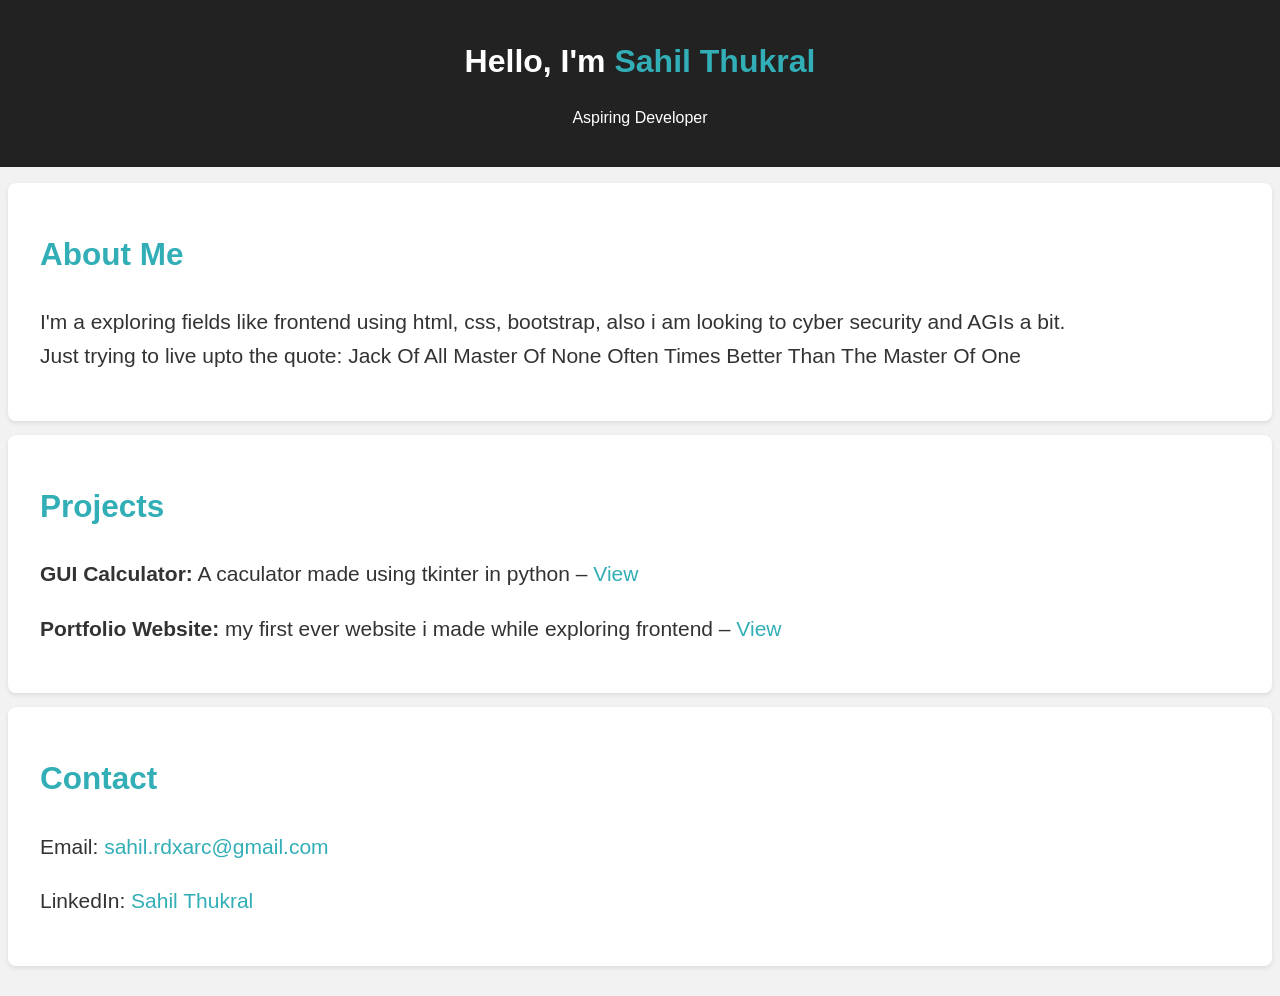
==== index.html @ f7be5e4d "Initial" ====
<!DOCTYPE html>
<html lang="en">
<head>
  <meta charset="UTF-8">
  <meta name="viewport" content="width=device-width, initial-scale=1.0">
  <title>My Portfolio</title>
  <link rel="stylesheet" href="style.css">
</head>
<body>
  <header class="hero">
    <h1>Hello, I'm <span>Sahil Thukral</span></h1>
    <p>Aspiring Developer</p>
  </header>

  <main>
    <section class="card">
      <h2>About Me</h2>
      <p>
        I'm a exploring fields like frontend using html, css, bootstrap,
        also i am looking to cyber security and AGIs a bit.<br>
        Just trying to live upto the quote:
            Jack Of All Master Of None
            Often Times Better Than The Master Of One
      </p>
    </section>

    <section class="card">
      <h2>Projects</h2>
      <p><strong>GUI Calculator:</strong> A caculator made using tkinter in python – <a href="#">View</a></p>
      <p><strong>Portfolio Website:</strong> my first ever website i made while exploring frontend – <a href="#">View</a></p>
    </section>

    <section class="card">
      <h2>Contact</h2>
      <p>Email: <a href="mailto:your@email.com">sahil.rdxarc@gmail.com</a></p>
      <p>LinkedIn: <a href="https://www.linkedin.com/in/sahil-t-564a07435" target="_blank">Sahil Thukral</a></p>
    </section>
  </main>
</body>
</html>
---- style.css ----
* {
  box-sizing: border-box;
}

body {
  margin: 0;
  background-color: #f2f2f2;
  color: #333;
  font-family: Arial, sans-serif;
  line-height: 1.6;
}

.hero {
  background-color: #222;
  color: white;
  padding: 36px 20px;
  text-align: center;
}

.hero h1 {
  margin: 0 0 18px;
}

.hero span,
h2,
a {
  color: #32aeb6;
}

.hero p {
  margin: 0;
}

main {
  padding: 16px 8px;
}

.card {
  margin-bottom: 14px;
  padding: 34px 32px;
  background-color: white;
  border-radius: 8px;
  box-shadow: 0 2px 5px #00000018;
  font-size:21px;
}

.card h2 {
  margin-top: 12px;
}

.card p {
  margin-bottom: 14px;
}

a {
  text-decoration: none;
}

a:hover {
  text-decoration: underline;
}

@media (max-width: 600px) {
  .card {
    padding: 24px 20px;
  }
}
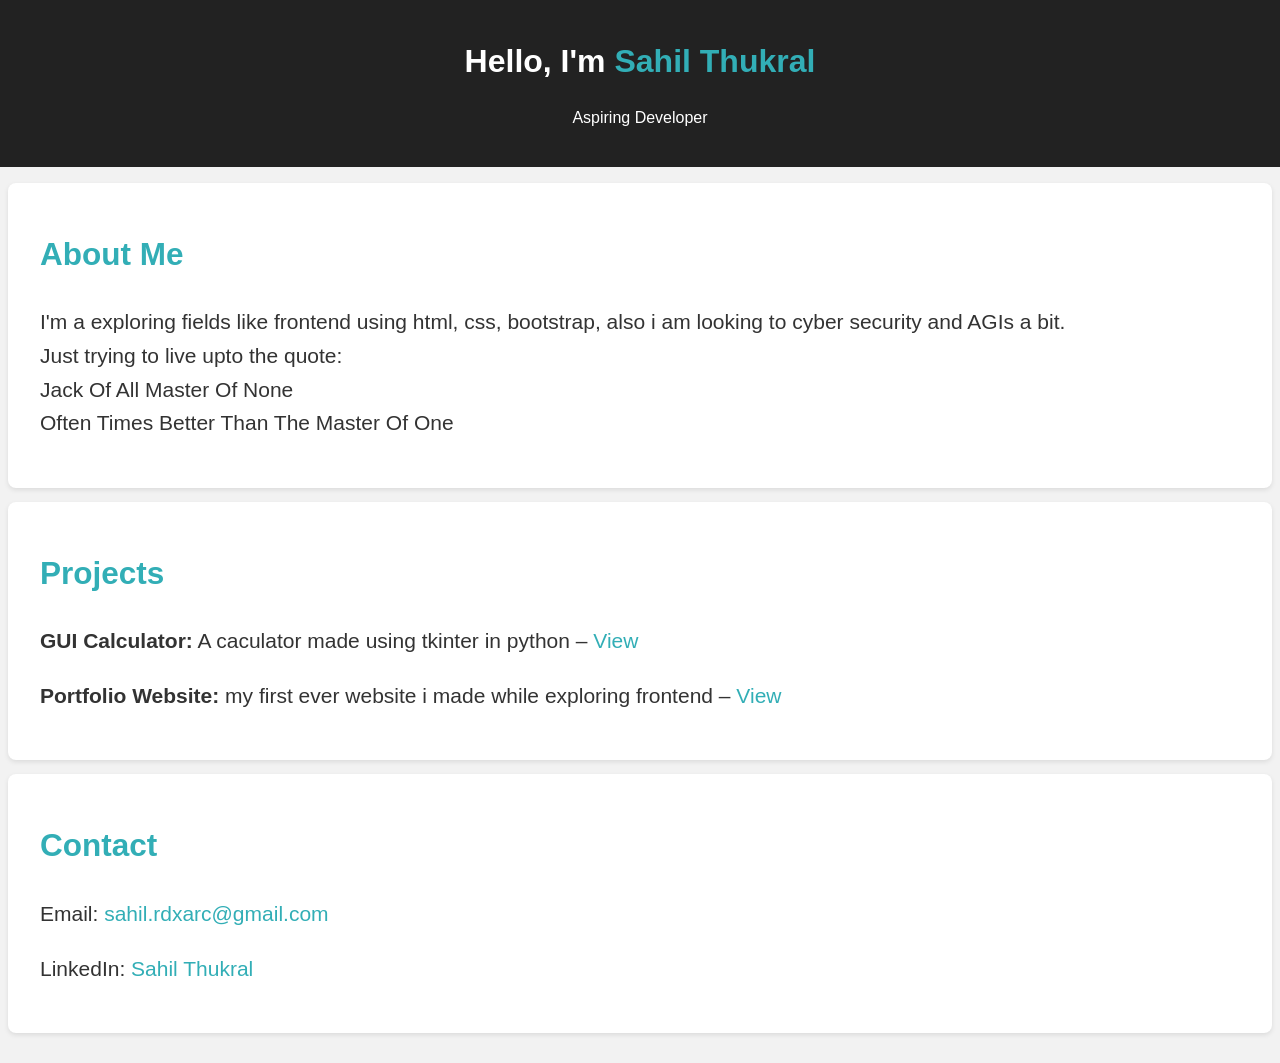
==== commit b6544a5b: "Fix HTML formatting for quote in About Me section" ====
--- a/index.html
+++ b/index.html
@@ -18,8 +18,8 @@
       <p>
         I'm a exploring fields like frontend using html, css, bootstrap,
         also i am looking to cyber security and AGIs a bit.<br>
-        Just trying to live upto the quote:
-            Jack Of All Master Of None
+        Just trying to live upto the quote:<br>
+            Jack Of All Master Of None<br>
             Often Times Better Than The Master Of One
       </p>
     </section>
@@ -37,4 +37,4 @@
     </section>
   </main>
 </body>
-</html>+</html>
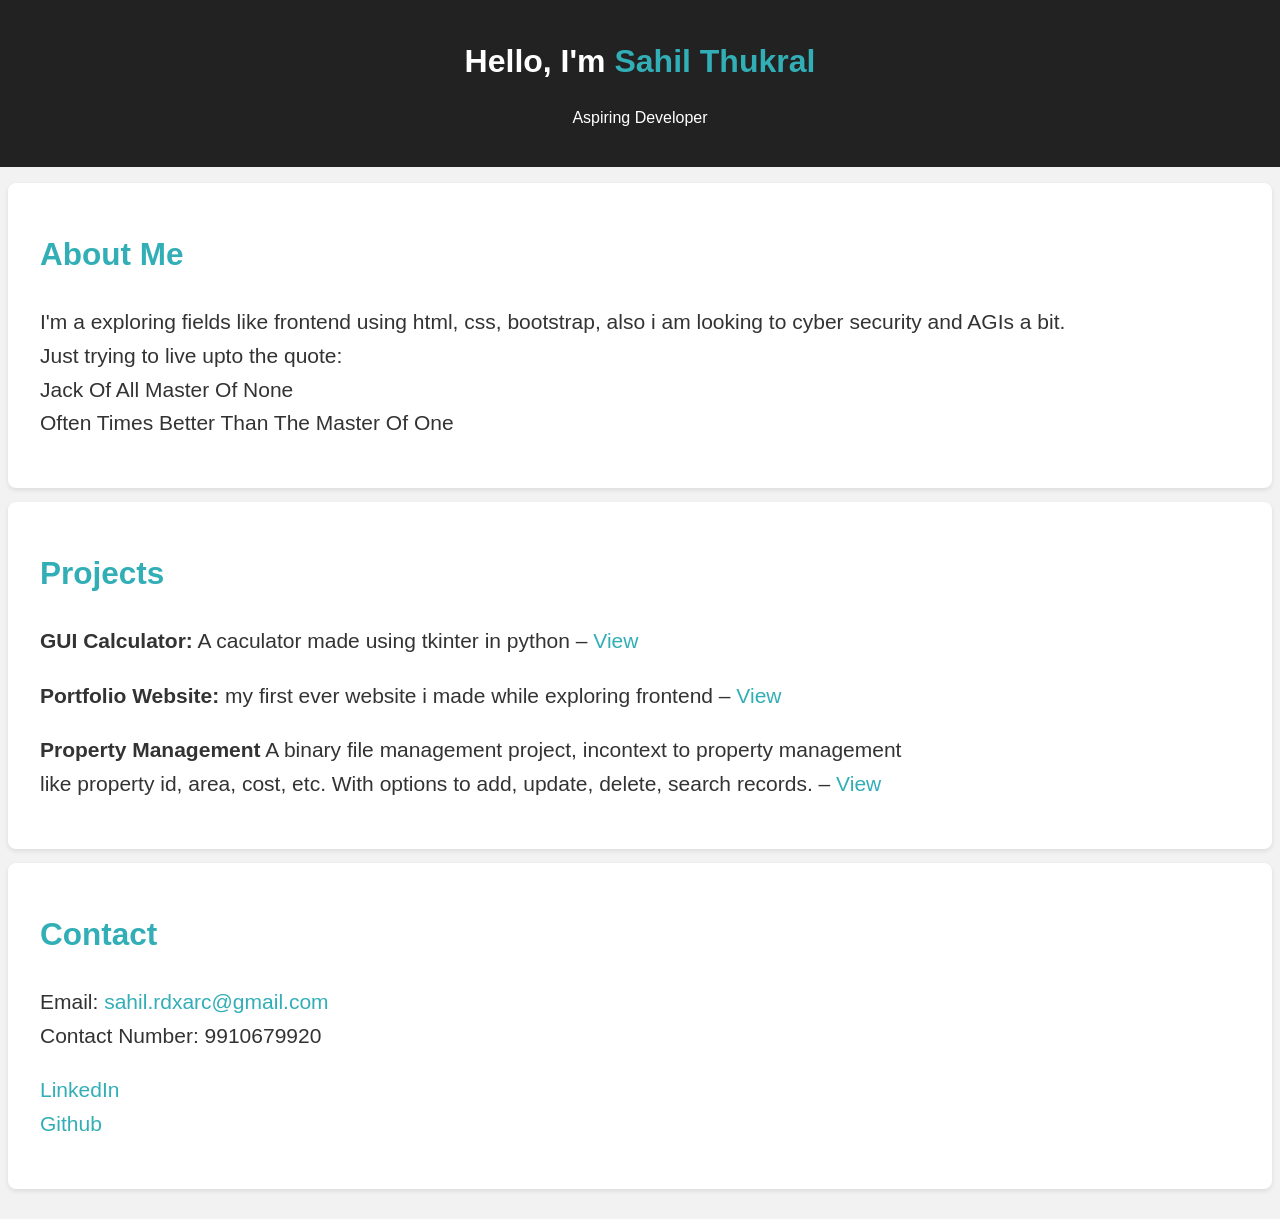
==== commit aba2555c: "V2" ====
--- a/index.html
+++ b/index.html
@@ -28,12 +28,14 @@
       <h2>Projects</h2>
       <p><strong>GUI Calculator:</strong> A caculator made using tkinter in python – <a href="#">View</a></p>
       <p><strong>Portfolio Website:</strong> my first ever website i made while exploring frontend – <a href="#">View</a></p>
+      <p><strong>Property Management</strong> A binary file management project, incontext to property management<br> like property id, area, cost, etc. With options to add, update, delete, search records. – <a href="#">View</a></p>
     </section>
 
     <section class="card">
       <h2>Contact</h2>
-      <p>Email: <a href="mailto:your@email.com">sahil.rdxarc@gmail.com</a></p>
-      <p>LinkedIn: <a href="https://www.linkedin.com/in/sahil-t-564a07435" target="_blank">Sahil Thukral</a></p>
+      <p>Email: <a href="mailto:your@email.com">sahil.rdxarc@gmail.com</a><br>
+      Contact Number: 9910679920</p>
+      <p><a href="https://www.linkedin.com/in/sahil-t-564a07435" target="_blank">LinkedIn</a><br><a target="_blank" href="https://github.com/Sahil404exe"> Github </a></p>
     </section>
   </main>
 </body>
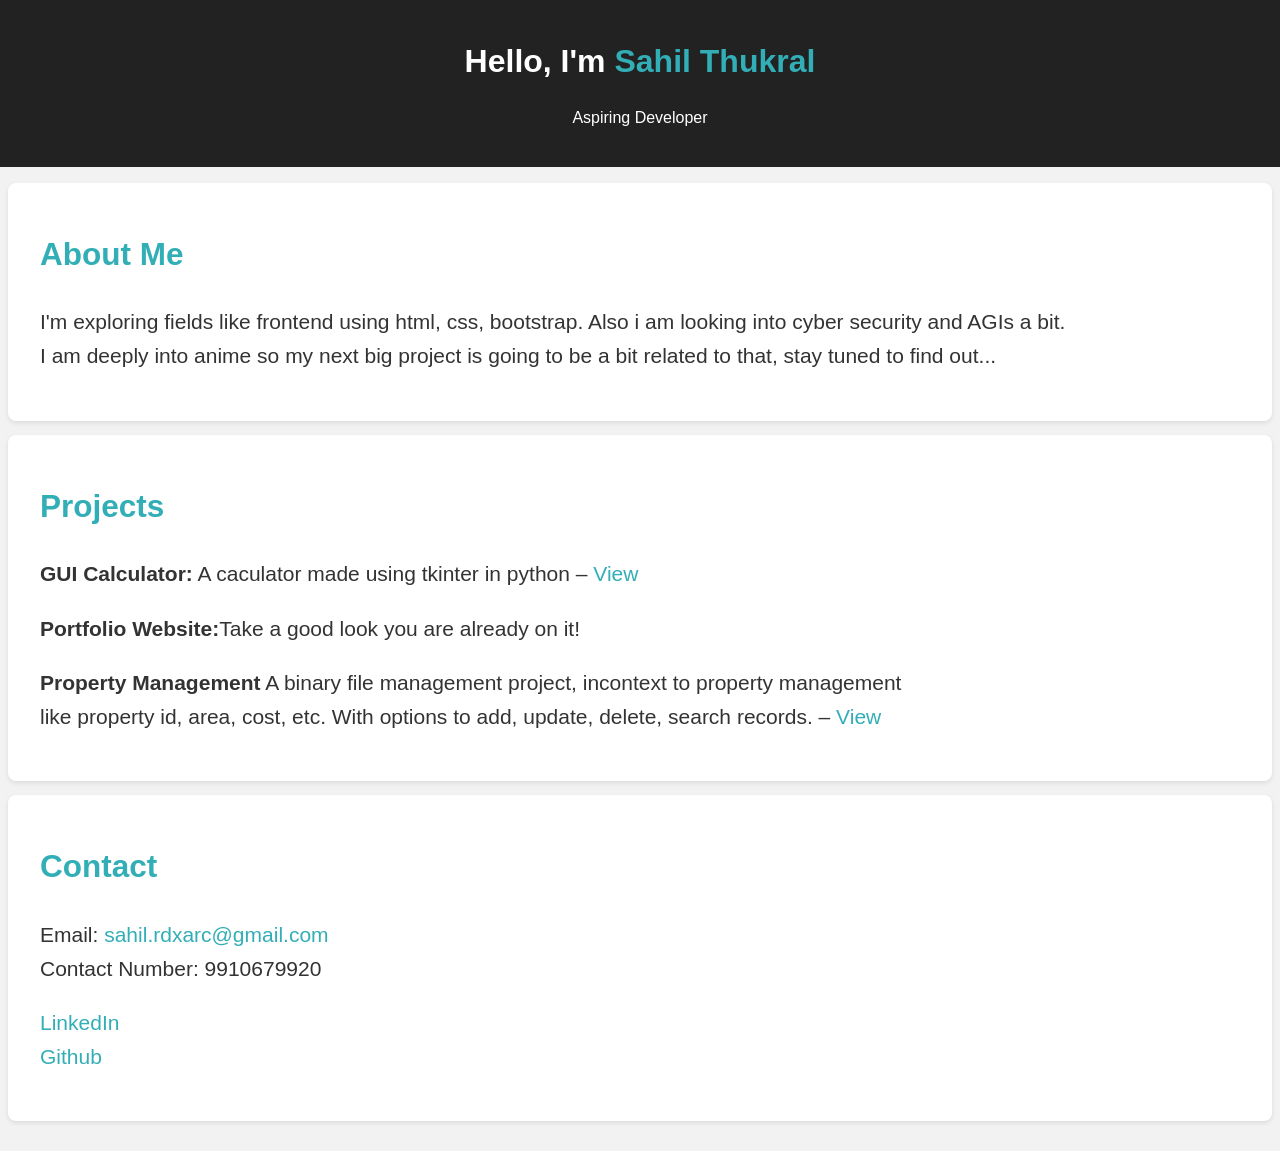
==== commit 7258b3f0: "v2.1" ====
--- a/index.html
+++ b/index.html
@@ -16,19 +16,16 @@
     <section class="card">
       <h2>About Me</h2>
       <p>
-        I'm a exploring fields like frontend using html, css, bootstrap,
-        also i am looking to cyber security and AGIs a bit.<br>
-        Just trying to live upto the quote:<br>
-            Jack Of All Master Of None<br>
-            Often Times Better Than The Master Of One
+        I'm exploring fields like frontend using html, css, bootstrap. Also i am looking into cyber security and AGIs a bit.<br>
+        I am deeply into anime so my next big project is going to be a bit related to that, stay tuned to find out...
       </p>
     </section>
 
     <section class="card">
       <h2>Projects</h2>
-      <p><strong>GUI Calculator:</strong> A caculator made using tkinter in python – <a href="#">View</a></p>
-      <p><strong>Portfolio Website:</strong> my first ever website i made while exploring frontend – <a href="#">View</a></p>
-      <p><strong>Property Management</strong> A binary file management project, incontext to property management<br> like property id, area, cost, etc. With options to add, update, delete, search records. – <a href="#">View</a></p>
+      <p><strong>GUI Calculator:</strong> A caculator made using tkinter in python – <a href="p1.html">View</a></p>
+      <p><strong>Portfolio Website:</strong>Take a good look you are already on it!</p>
+      <p><strong>Property Management</strong> A binary file management project, incontext to property management<br> like property id, area, cost, etc. With options to add, update, delete, search records. – <a href="p3.html">View</a></p>
     </section>
 
     <section class="card">
--- a/style.css
+++ b/style.css
@@ -64,4 +64,47 @@
   .card {
     padding: 24px 20px;
   }
+}
+
+.project-hero {
+  padding: 36px 20px;
+}
+
+.project-page {
+  max-width: 1000px;
+  margin: 0 auto;
+  padding: 24px 16px;
+}
+
+.back-link {
+  display: inline-block;
+  margin-bottom: 18px;
+  color: #32aeb6;
+  font-weight: bold;
+}
+
+pre {
+  padding: 20px;
+  overflow-x: auto;
+  background-color: #1e1e1e;
+  color: #f5f5f5;
+  border-radius: 6px;
+  font-family: Consolas, monospace;
+  line-height: 1.5;
+}
+
+code {
+  white-space: pre;
+}
+
+.screenshots {
+  display: grid;
+  grid-template-columns: repeat(auto-fit, minmax(220px, 1fr));
+  gap: 16px;
+}
+
+.screenshots img {
+  width: 100%;
+  height: auto;
+  border-radius: 6px;
 }
